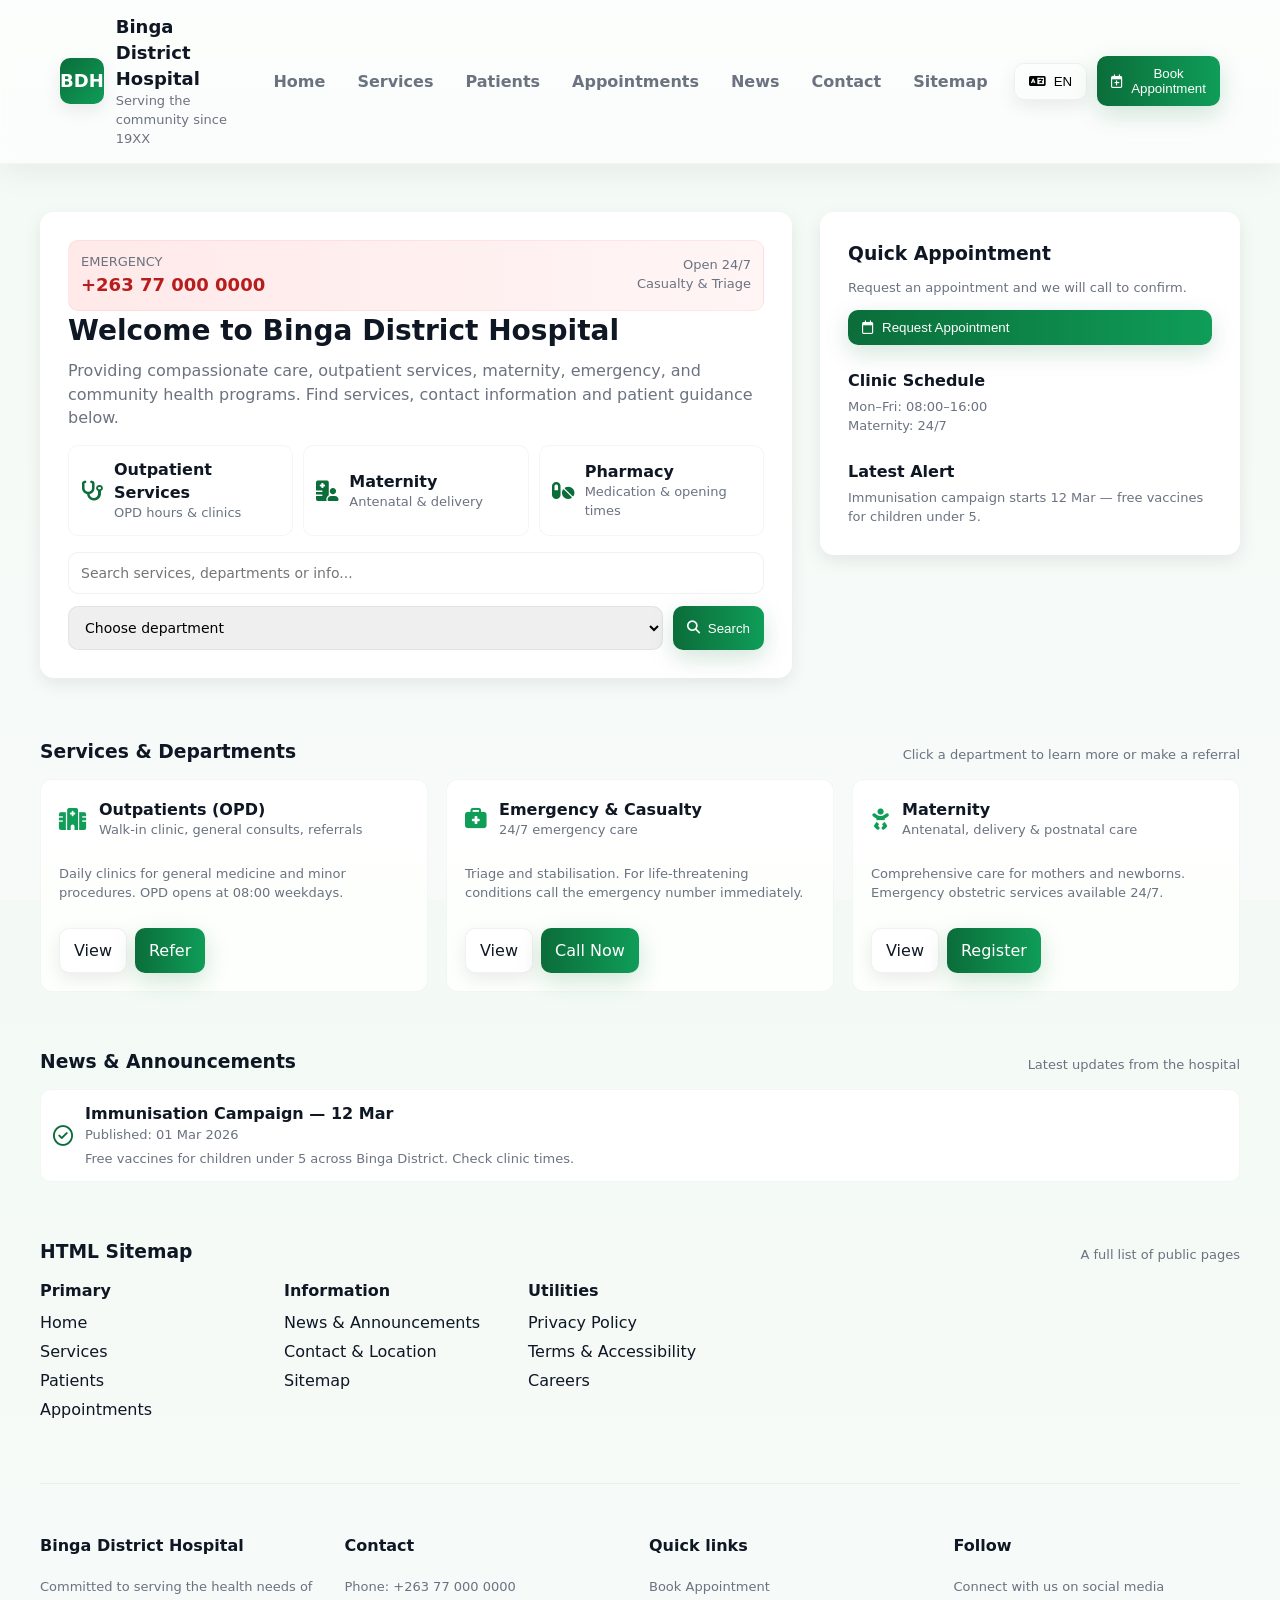
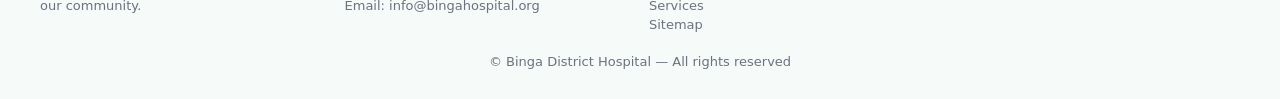
==== index.html @ db24c371 "Add files via upload" ====
<!DOCTYPE html>
<html lang="en">
<head>
  <meta charset="utf-8" />
  <meta name="viewport" content="width=device-width,initial-scale=1" />
  <title>Binga District Hospital — Home</title>
  <link rel="stylesheet" href="https://cdnjs.cloudflare.com/ajax/libs/font-awesome/6.5.1/css/all.min.css">
  <style>
    /* Shared styles (same as template) */
    :root{--brand:#0b6d3a;--accent:#0f9d58;--muted:#6b7280;--bg:#f7faf9;--card:#ffffff;--glass: rgba(255,255,255,0.6);--max-width:1200px;--radius:12px;--shadow: 0 6px 18px rgba(13, 14, 16, 0.08);--glass-shadow: 0 8px 30px rgba(13,14,16,0.06);--transition: 220ms cubic-bezier(.2,.9,.3,1);font-family: Inter, ui-sans-serif, system-ui, -apple-system, "Segoe UI", Roboto, "Helvetica Neue", Arial;}
    *{box-sizing:border-box}html,body{height:100%}body{margin:0;background:linear-gradient(180deg,#f3faf5 0%, #f7faf9 100%);color:#0f1724;-webkit-font-smoothing:antialiased;-moz-osx-font-smoothing:grayscale;line-height:1.45;padding-bottom:48px}
    a{color:inherit;text-decoration:none}.container{max-width:var(--max-width);margin:0 auto;padding:24px;}
    header.site-header{position:sticky;top:0;z-index:60;backdrop-filter: blur(6px);background:linear-gradient(180deg, rgba(255,255,255,0.75), rgba(255,255,255,0.6));box-shadow:var(--glass-shadow);border-bottom:1px solid rgba(15,23,36,0.04);}
    .header-inner{display:flex;align-items:center;justify-content:space-between;gap:16px;max-width:var(--max-width);margin:0 auto;padding:14px 20px;}
    .brand{display:flex;align-items:center;gap:12px}.brand .logo{width:46px;height:46px;border-radius:10px;background:linear-gradient(135deg,var(--brand),var(--accent));display:flex;align-items:center;justify-content:center;color:white;font-weight:700;font-size:18px;box-shadow:var(--shadow)}.brand h1{font-size:18px;margin:0}
    .top-ctas{display:flex;align-items:center;gap:10px}.btn{display:inline-flex;align-items:center;gap:8px;padding:10px 14px;border-radius:10px;background:var(--card);border:1px solid rgba(15,23,36,0.06);box-shadow:var(--shadow);cursor:pointer;transition:transform var(--transition),box-shadow var(--transition);} .btn:hover{transform:translateY(-3px)} .btn-primary{background:linear-gradient(90deg,var(--brand),var(--accent));color:white;border:none;box-shadow: 0 8px 24px rgba(11,109,58,0.18)} .btn-ghost{background:transparent;border:1px solid rgba(15,23,36,0.06)}
    nav.main-nav{display:flex;align-items:center;gap:16px}.nav-links{display:flex;gap:12px;align-items:center}.nav-links a{padding:8px 10px;border-radius:8px;color:var(--muted);font-weight:600}.nav-links a:hover{background:rgba(15,23,36,0.04);color:var(--brand)}.hamburger{display:none;background:transparent;border:none;font-size:20px}
    .hero{padding:48px 0 32px}.hero-grid{display:grid;grid-template-columns:1fr 420px;gap:28px;align-items:start}.hero-card{background:var(--card);padding:28px;border-radius:14px;box-shadow:var(--shadow)}.hero h2{margin:0 0 8px;font-size:28px}.hero p{color:var(--muted);margin:0 0 16px}.emergency{display:flex;gap:14px;align-items:center;padding:12px;border-radius:10px;background:linear-gradient(90deg,#ffe9e9,#fff5f5);border:1px solid rgba(255,10,10,0.06)}.emergency .number{font-weight:800;color:#b91c1c;font-size:18px}.quick-links{display:flex;flex-wrap:wrap;gap:10px;margin-top:12px}.quick-card{flex:1 1 140px;min-width:120px;background:linear-gradient(180deg,var(--glass), #fff);padding:12px;border-radius:10px;border:1px solid rgba(15,23,36,0.04);display:flex;gap:10px;align-items:center}.quick-card i{font-size:20px;color:var(--brand)}.hero-form{display:flex;flex-direction:column;gap:12px}.search, .select{width:100%;padding:12px;border-radius:10px;border:1px solid rgba(15,23,36,0.06);font-size:14px;}
    .section{padding:28px 0}.section-header{display:flex;align-items:end;justify-content:space-between;gap:14px;margin-bottom:14px}.section-header h3{margin:0}
    .grid-departments{display:grid;grid-template-columns:repeat(3,1fr);gap:18px}.dept-card{background:linear-gradient(180deg,var(--card),#fcfffb);padding:18px;border-radius:12px;border:1px solid rgba(15,23,36,0.04);transition:transform var(--transition),box-shadow var(--transition);display:flex;flex-direction:column;gap:12px}.dept-card:hover{transform:translateY(-6px);box-shadow:var(--glass-shadow)}.dept-card i{font-size:22px;color:var(--accent)}.dept-card h4{margin:0}.dept-meta{color:var(--muted);font-size:13px}
    .news-list{display:grid;gap:12px}.news-item{display:flex;gap:12px;align-items:center;background:var(--card);padding:12px;border-radius:10px;border:1px solid rgba(15,23,36,0.04)}
    .resources-grid{display:grid;grid-template-columns:repeat(3,1fr);gap:16px}.resource{background:linear-gradient(180deg,#fff,#fbfff9);padding:14px;border-radius:12px;border:1px solid rgba(15,23,36,0.04);display:flex;gap:12px;align-items:center}
    .contact-grid{display:grid;grid-template-columns:1fr 360px;gap:18px}.map-placeholder{background:linear-gradient(180deg,#e6f9ee,#f6fff8);height:220px;border-radius:12px;border:1px dashed rgba(15,23,36,0.06);display:flex;align-items:center;justify-content:center;color:var(--muted)}.contact-card{background:var(--card);padding:16px;border-radius:12px;border:1px solid rgba(15,23,36,0.04)}
    footer.site-footer{margin-top:28px;background:transparent;padding:28px 0;border-top:1px solid rgba(15,23,36,0.04)}.footer-grid{display:grid;grid-template-columns:repeat(4,1fr);gap:18px}.small{font-size:13px;color:var(--muted)}
    .sitemap-list{display:flex;gap:24px;flex-wrap:wrap}.sitemap-col{min-width:220px}.sitemap-col h4{margin:0 0 8px}.sitemap-col ul{list-style:none;padding:0;margin:0}.sitemap-col li{margin-bottom:6px}
    .modal-backdrop{position:fixed;inset:0;background:rgba(2,6,23,0.45);display:none;align-items:center;justify-content:center;z-index:120}.modal{background:var(--card);padding:20px;border-radius:12px;max-width:540px;width:94%;box-shadow:var(--glass-shadow)}.modal.open{display:flex}.form-row{display:flex;gap:10px}.form-row .col{flex:1}input,textarea,select{font-family:inherit}.input{width:100%;padding:10px;border-radius:8px;border:1px solid rgba(15,23,36,0.06)}textarea{min-height:100px}
    @media(max-width:1024px){.hero-grid{grid-template-columns:1fr 360px}.grid-departments{grid-template-columns:repeat(2,1fr)}.resources-grid{grid-template-columns:repeat(2,1fr)}.contact-grid{grid-template-columns:1fr}.footer-grid{grid-template-columns:repeat(2,1fr)}}@media(max-width:720px){.nav-links{display:none}.hamburger{display:inline-block}.hero-grid{grid-template-columns:1fr}.grid-departments{grid-template-columns:1fr}.resources-grid{grid-template-columns:1fr}.footer-grid{grid-template-columns:1fr}.header-inner{padding:10px 14px}.brand h1{font-size:16px}.hero{padding:18px 0}.hero h2{font-size:20px}.hero p{font-size:14px}.top-ctas .btn{padding:8px 10px;font-size:14px}}
  </style>
</head>
<body>
  <header class="site-header" role="banner">
    <div class="header-inner">
      <div class="brand">
        <div class="logo">BDH</div>
        <div>
          <h1>Binga District Hospital</h1>
          <div class="small">Serving the community since 19XX</div>
        </div>
      </div>

      <nav class="main-nav" role="navigation" aria-label="Main navigation">
        <div class="nav-links" id="navLinks">
          <a href="index.html">Home</a>
          <a href="services.html">Services</a>
          <a href="patients.html">Patients</a>
          <a href="appointments.html">Appointments</a>
          <a href="news.html">News</a>
          <a href="contact.html">Contact</a>
          <a href="index.html#sitemap">Sitemap</a>
        </div>

        <div class="top-ctas">
          <button class="btn btn-ghost" id="langToggle"><i class="fa-solid fa-language"></i> EN</button>
          <button class="btn btn-primary" id="openAppointment"><i class="fa-regular fa-calendar-plus"></i> Book Appointment</button>
          <button class="hamburger" id="mobileNavBtn" aria-label="Open menu"><i class="fa-solid fa-bars"></i></button>
        </div>
      </nav>
    </div>
  </header>

  <main>
    <section class="hero container" id="home">
      <div class="hero-grid">
        <div class="hero-card">
          <div class="emergency">
            <div>
              <div class="small">EMERGENCY</div>
              <div class="number">+263 77 000 0000</div>
            </div>
            <div style="margin-left:auto;text-align:right">
              <div class="small">Open 24/7</div>
              <div class="small">Casualty & Triage</div>
            </div>
          </div>

          <h2>Welcome to Binga District Hospital</h2>
          <p>Providing compassionate care, outpatient services, maternity, emergency, and community health programs. Find services, contact information and patient guidance below.</p>

          <div class="quick-links" role="list">
            <div class="quick-card" role="listitem">
              <i class="fa-solid fa-stethoscope"></i>
              <div>
                <div style="font-weight:700">Outpatient Services</div>
                <div class="small">OPD hours & clinics</div>
              </div>
            </div>
            <div class="quick-card" role="listitem">
              <i class="fa-solid fa-hospital-user"></i>
              <div>
                <div style="font-weight:700">Maternity</div>
                <div class="small">Antenatal & delivery</div>
              </div>
            </div>
            <div class="quick-card" role="listitem">
              <i class="fa-solid fa-pills"></i>
              <div>
                <div style="font-weight:700">Pharmacy</div>
                <div class="small">Medication & opening times</div>
              </div>
            </div>
          </div>

          <div style="margin-top:16px">
            <form class="hero-form" action="services.html" method="get">
              <input class="search" name="q" placeholder="Search services, departments or info..." />
              <div style="display:flex;gap:10px">
                <select class="select" name="department">
                  <option value="">Choose department</option>
                  <option>Outpatients</option>
                  <option>Maternity</option>
                  <option>Emergency</option>
                  <option>Laboratory</option>
                </select>
                <button class="btn btn-primary" id="ctaSearch"><i class="fa-solid fa-magnifying-glass"></i> Search</button>
              </div>
            </form>
          </div>
        </div>

        <aside>
          <div class="hero-card" style="display:flex;flex-direction:column;gap:12px">
            <h3 style="margin:0">Quick Appointment</h3>
            <p class="small" style="margin:0">Request an appointment and we will call to confirm.</p>
            <button class="btn btn-primary" id="openAppointment2"><i class="fa-regular fa-calendar"></i> Request Appointment</button>
            
            <div style="margin-top:12px">
              <h4 style="margin:0 0 6px">Clinic Schedule</h4>
              <div class="small">Mon–Fri: 08:00–16:00<br/>Maternity: 24/7</div>
            </div>

            <div style="margin-top:12px">
              <h4 style="margin:0 0 6px">Latest Alert</h4>
              <div class="small">Immunisation campaign starts 12 Mar — free vaccines for children under 5.</div>
            </div>
          </div>
        </aside>
      </div>
    </section>

    <section class="section container" id="services">
      <div class="section-header">
        <h3>Services & Departments</h3>
        <div class="small">Click a department to learn more or make a referral</div>
      </div>

      <div class="grid-departments">
        <article class="dept-card">
          <div style="display:flex;align-items:center;gap:12px">
            <i class="fa-solid fa-hospital"></i>
            <div>
              <h4>Outpatients (OPD)</h4>
              <div class="dept-meta">Walk-in clinic, general consults, referrals</div>
            </div>
          </div>
          <p class="small">Daily clinics for general medicine and minor procedures. OPD opens at 08:00 weekdays.</p>
          <div style="margin-top:auto;display:flex;gap:8px">
            <a class="btn" href="services.html">View</a>
            <a class="btn btn-primary" href="appointments.html">Refer</a>
          </div>
        </article>

        <article class="dept-card">
          <div style="display:flex;align-items:center;gap:12px">
            <i class="fa-solid fa-briefcase-medical"></i>
            <div>
              <h4>Emergency & Casualty</h4>
              <div class="dept-meta">24/7 emergency care</div>
            </div>
          </div>
          <p class="small">Triage and stabilisation. For life-threatening conditions call the emergency number immediately.</p>
          <div style="margin-top:auto;display:flex;gap:8px">
            <a class="btn" href="contact.html">View</a>
            <a class="btn btn-primary" href="tel:+263770000000">Call Now</a>
          </div>
        </article>

        <article class="dept-card">
          <div style="display:flex;align-items:center;gap:12px">
            <i class="fa-solid fa-baby"></i>
            <div>
              <h4>Maternity</h4>
              <div class="dept-meta">Antenatal, delivery & postnatal care</div>
            </div>
          </div>
          <p class="small">Comprehensive care for mothers and newborns. Emergency obstetric services available 24/7.</p>
          <div style="margin-top:auto;display:flex;gap:8px">
            <a class="btn" href="services.html">View</a>
            <a class="btn btn-primary" href="appointments.html">Register</a>
          </div>
        </article>
      </div>
    </section>

    <section class="section container" id="news">
      <div class="section-header">
        <h3>News & Announcements</h3>
        <div class="small">Latest updates from the hospital</div>
      </div>

      <div class="news-list">
        <div class="news-item">
          <i class="fa-regular fa-circle-check" style="font-size:20px;color:var(--brand)"></i>
          <div>
            <div style="font-weight:700">Immunisation Campaign — 12 Mar</div>
            <div class="meta small">Published: 01 Mar 2026</div>
            <div class="small" style="margin-top:6px">Free vaccines for children under 5 across Binga District. Check clinic times.</div>
          </div>
        </div>
      </div>
    </section>

    <section class="section container" id="sitemap">
      <div class="section-header">
        <h3>HTML Sitemap</h3>
        <div class="small">A full list of public pages</div>
      </div>

      <div class="sitemap-list">
        <div class="sitemap-col">
          <h4>Primary</h4>
          <ul>
            <li><a href="index.html">Home</a></li>
            <li><a href="services.html">Services</a></li>
            <li><a href="patients.html">Patients</a></li>
            <li><a href="appointments.html">Appointments</a></li>
          </ul>
        </div>

        <div class="sitemap-col">
          <h4>Information</h4>
          <ul>
            <li><a href="news.html">News & Announcements</a></li>
            <li><a href="contact.html">Contact & Location</a></li>
            <li><a href="index.html#sitemap">Sitemap</a></li>
          </ul>
        </div>

        <div class="sitemap-col">
          <h4>Utilities</h4>
          <ul>
            <li><a href="#">Privacy Policy</a></li>
            <li><a href="#">Terms & Accessibility</a></li>
            <li><a href="#">Careers</a></li>
          </ul>
        </div>
      </div>
    </section>
  </main>

  <footer class="site-footer container" role="contentinfo">
    <div class="footer-grid">
      <div>
        <h4>Binga District Hospital</h4>
        <div class="small">Committed to serving the health needs of our community.</div>
      </div>

      <div>
        <h4>Contact</h4>
        <div class="small">Phone: +263 77 000 0000<br>Email: info@bingahospital.org</div>
      </div>

      <div>
        <h4>Quick links</h4>
        <div class="small">
          <a href="appointments.html">Book Appointment</a><br>
          <a href="services.html">Services</a><br>
          <a href="index.html#sitemap">Sitemap</a>
        </div>
      </div>

      <div>
        <h4>Follow</h4>
        <div class="small">Connect with us on social media</div>
      </div>
    </div>

    <div style="margin-top:18px;text-align:center" class="small">© Binga District Hospital — All rights reserved</div>
  </footer>

  <div class="modal-backdrop" id="modalBackdrop" aria-hidden="true">
    <div class="modal" role="dialog" aria-modal="true" aria-labelledby="modalTitle">
      <h3 id="modalTitle">Request an Appointment</h3>
      <p class="small">Complete this form and we will contact you to confirm.</p>
      <form onsubmit="return false;" style="display:flex;flex-direction:column;gap:10px;margin-top:8px">
        <div class="form-row">
          <input class="input col" placeholder="Full name" />
          <input class="input col" placeholder="Phone number" />
        </div>
        <select class="input">
          <option>Select Department</option>
          <option>Outpatients</option>
          <option>Maternity</option>
          <option>Laboratory</option>
        </select>
        <div class="form-row">
          <input class="input col" placeholder="Preferred date" />
          <input class="input col" placeholder="Preferred time" />
        </div>
        <textarea class="input" placeholder="Brief reason for visit (optional)"></textarea>
        <div style="display:flex;gap:8px;justify-content:flex-end">
          <button class="btn" id="closeModal">Cancel</button>
          <button class="btn btn-primary">Send Request</button>
        </div>
      </form>
    </div>
  </div>

  <script>
    // Mobile nav toggle
    const mobileBtn = document.getElementById('mobileNavBtn');
    const navLinks = document.getElementById('navLinks');
    mobileBtn.addEventListener('click', () => {
      const shown = navLinks.style.display === 'flex';
      navLinks.style.display = shown ? 'none' : 'flex';
      navLinks.style.flexDirection = 'column';
      navLinks.style.position = 'absolute';
      navLinks.style.right = '20px';
      navLinks.style.top = '68px';
      navLinks.style.background = 'white';
      navLinks.style.padding = '12px';
      navLinks.style.borderRadius = '10px';
      navLinks.style.boxShadow = 'var(--glass-shadow)';
    });

    // Modal
    const modal = document.getElementById('modalBackdrop');
    const openBtns = [document.getElementById('openAppointment'), document.getElementById('openAppointment2')];
    const closeBtn = document.getElementById('closeModal');
    openBtns.forEach(b => b && b.addEventListener('click', () => {
      modal.style.display = 'flex';
      modal.setAttribute('aria-hidden','false');
    }));
    closeBtn.addEventListener('click', () => {
      modal.style.display = 'none';
      modal.setAttribute('aria-hidden','true');
    });
    modal.addEventListener('click', (e) => {
      if (e.target === modal) { modal.style.display = 'none'; modal.setAttribute('aria-hidden','true'); }
    });

    // Smooth scroll for in-page anchors
    document.querySelectorAll('a[href^="#"]').forEach(link => {
      link.addEventListener('click', (e) => {
        e.preventDefault();
        const target = document.querySelector(link.getAttribute('href'));
        if (target) target.scrollIntoView({behavior:'smooth', block:'start'});
      });
    });
  </script>
</body>
</html>
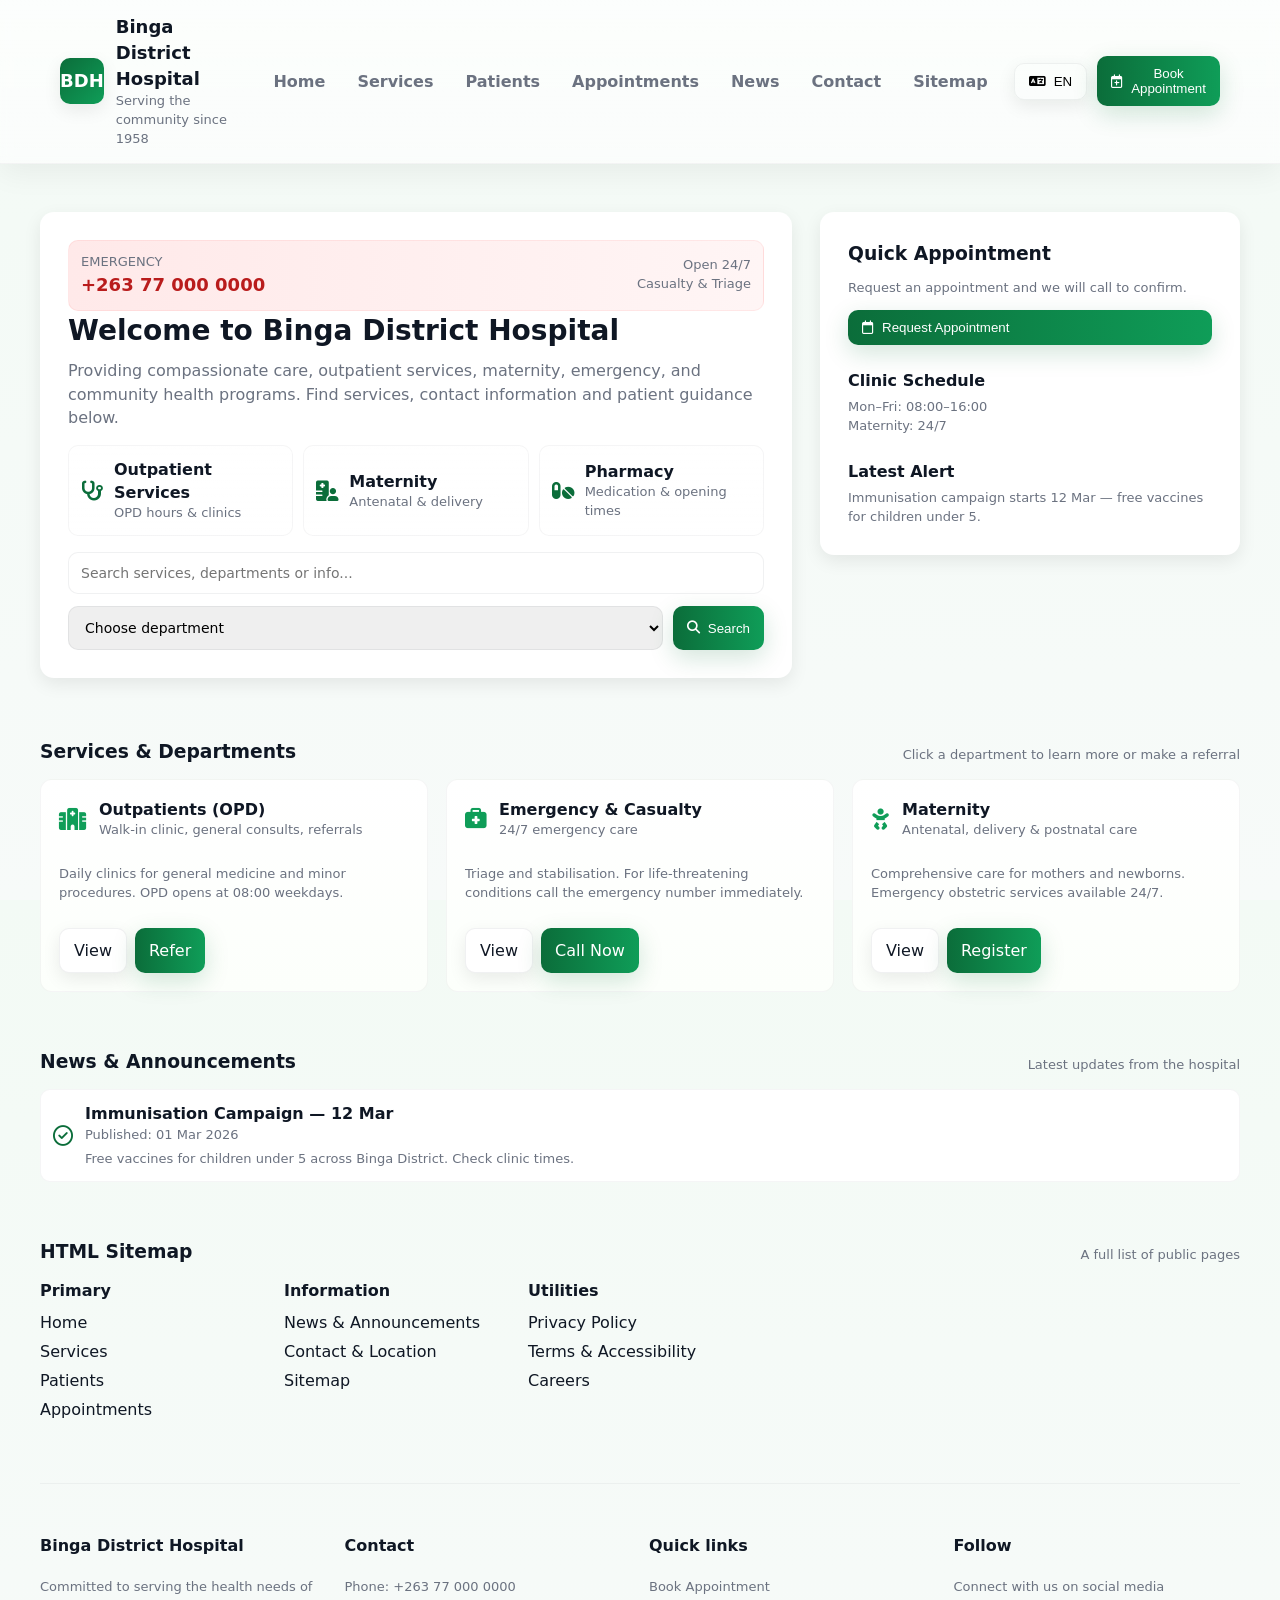
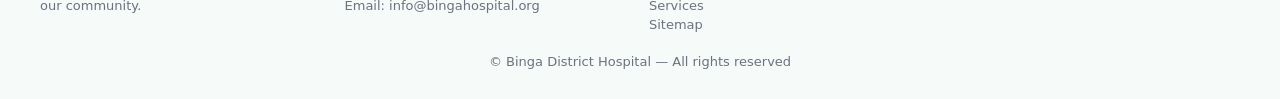
==== commit 3d1fcf9d: "Update print statement from 'Hello' to 'Goodbye'" ====
--- a/index.html
+++ b/index.html
@@ -34,7 +34,7 @@
         <div class="logo">BDH</div>
         <div>
           <h1>Binga District Hospital</h1>
-          <div class="small">Serving the community since 19XX</div>
+          <div class="small">Serving the community since 1958</div>
         </div>
       </div>
 
@@ -348,4 +348,4 @@
     });
   </script>
 </body>
-</html>+</html>
